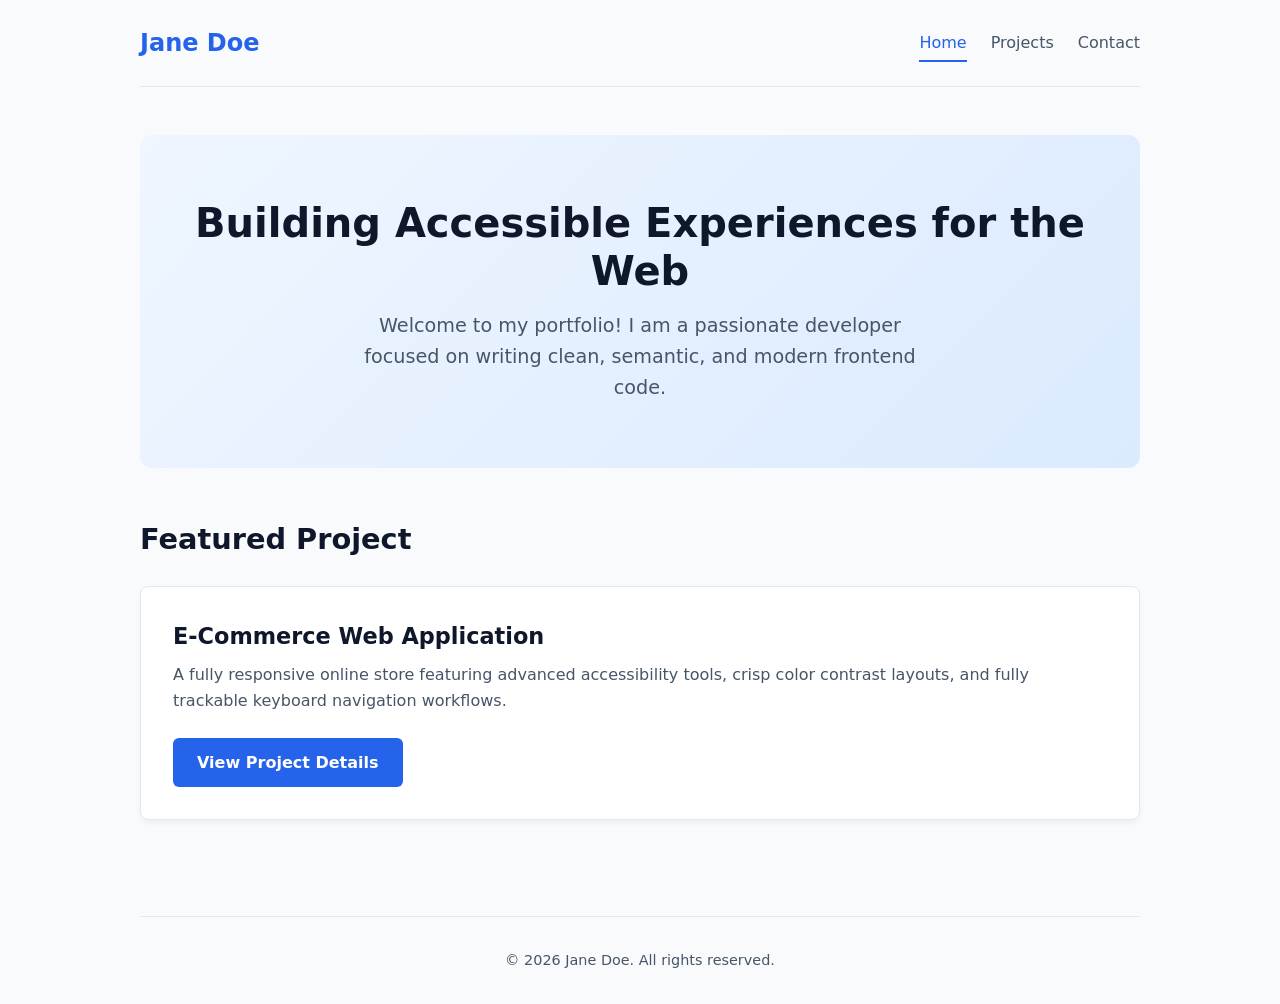
==== index.html @ c03a3398 "Update index.html" ====
<!DOCTYPE html>
<html lang="en">
<head>
    <meta charset="UTF-8">
    <meta name="viewport" content="width=device-width, initial-scale=1.0">
    <title>Jane Doe | Professional Portfolio</title>
    <meta name="description" content="Professional portfolio of Jane Doe, a frontend developer specializing in modern, accessible websites.">
    <meta name="robots" content="index, follow">
    <style>
        :root {
            --bg-main: #f8fafc;
            --bg-card: #ffffff;
            --text-dark: #0f172a;
            --text-muted: #475569;
            --primary: #2563eb;
            --primary-hover: #1d4ed8;
        }
        * { box-sizing: border-box; margin: 0; padding: 0; }
        body { font-family: system-ui, -apple-system, sans-serif; background-color: var(--bg-main); color: var(--text-dark); line-height: 1.6; padding: 0 1rem; }
        header { max-width: 1000px; margin: 0 auto; padding: 1.5rem 0; display: flex; justify-content: space-between; align-items: center; border-bottom: 1px solid #e2e8f0; }
        header h1 { font-size: 1.5rem; color: var(--primary); }
        nav ul { list-style: none; display: flex; gap: 1.5rem; }
        nav a { color: var(--text-muted); text-decoration: none; font-weight: 500; font-size: 1rem; padding: 0.5rem 0; transition: color 0.2s; }
        nav a:hover, nav a:focus { color: var(--primary); outline: none; }
        nav a[aria-current="page"] { color: var(--primary); border-bottom: 2px solid var(--primary); }
        main { max-width: 1000px; margin: 3rem auto; }
        .hero { text-align: center; padding: 4rem 1rem; background: linear-gradient(135deg, #eff6ff 0%, #dbeafe 100%); border-radius: 12px; margin-bottom: 3rem; }
        .hero h2 { font-size: 2.5rem; margin-bottom: 1rem; line-height: 1.2; }
        .hero p { font-size: 1.2rem; color: var(--text-muted); max-width: 600px; margin: 0 auto; }
        .section-title { font-size: 1.8rem; margin-bottom: 1.5rem; }
        article { background: var(--bg-card); border: 1px solid #e2e8f0; padding: 2rem; border-radius: 8px; box-shadow: 0 4px 6px -1px rgba(0,0,0,0.05); }
        article h3 { font-size: 1.4rem; margin-bottom: 0.5rem; }
        article p { color: var(--text-muted); margin-bottom: 1.5rem; }
        .btn { display: inline-block; background-color: var(--primary); color: white; padding: 0.75rem 1.5rem; text-decoration: none; font-weight: 600; border-radius: 6px; transition: background 0.2s; }
        .btn:hover, .btn:focus { background-color: var(--primary-hover); outline: 3px solid var(--text-dark); }
        footer { max-width: 1000px; margin: 6rem auto 2rem auto; text-align: center; color: var(--text-muted); font-size: 0.9rem; border-top: 1px solid #e2e8f0; padding-top: 2rem; }
    </style>
</head>
<body>
    <header>
        <h1>Jane Doe</h1>
        <nav aria-label="Main Website Navigation">
            <ul>
                <li><a href="index.html" aria-current="page">Home</a></li>
                <li><a href="projects.html">Projects</a></li>
                <li><a href="contact.html">Contact</a></li>
            </ul>

        </nav>
    </header>
    <main id="main-content">
        <section class="hero" aria-labelledby="hero-heading">
            <h2 id="hero-heading">Building Accessible Experiences for the Web</h2>
            <p>Welcome to my portfolio! I am a passionate developer focused on writing clean, semantic, and modern frontend code.</p>
        </section>
        <section aria-labelledby="featured-heading">
            <h2 id="featured-heading" class="section-title">Featured Project</h2>
            <article>
                <h3>E-Commerce Web Application</h3>
                <p>A fully responsive online store featuring advanced accessibility tools, crisp color contrast layouts, and fully trackable keyboard navigation workflows.</p>
                <a href="projects.html" class="btn" aria-label="View more details about the E-Commerce project">View Project Details</a>
            </article>
        </section>
    </main>
    <footer>
        <p>&copy; 2026 Jane Doe. All rights reserved.</p>
    </footer>
</body>
</html>
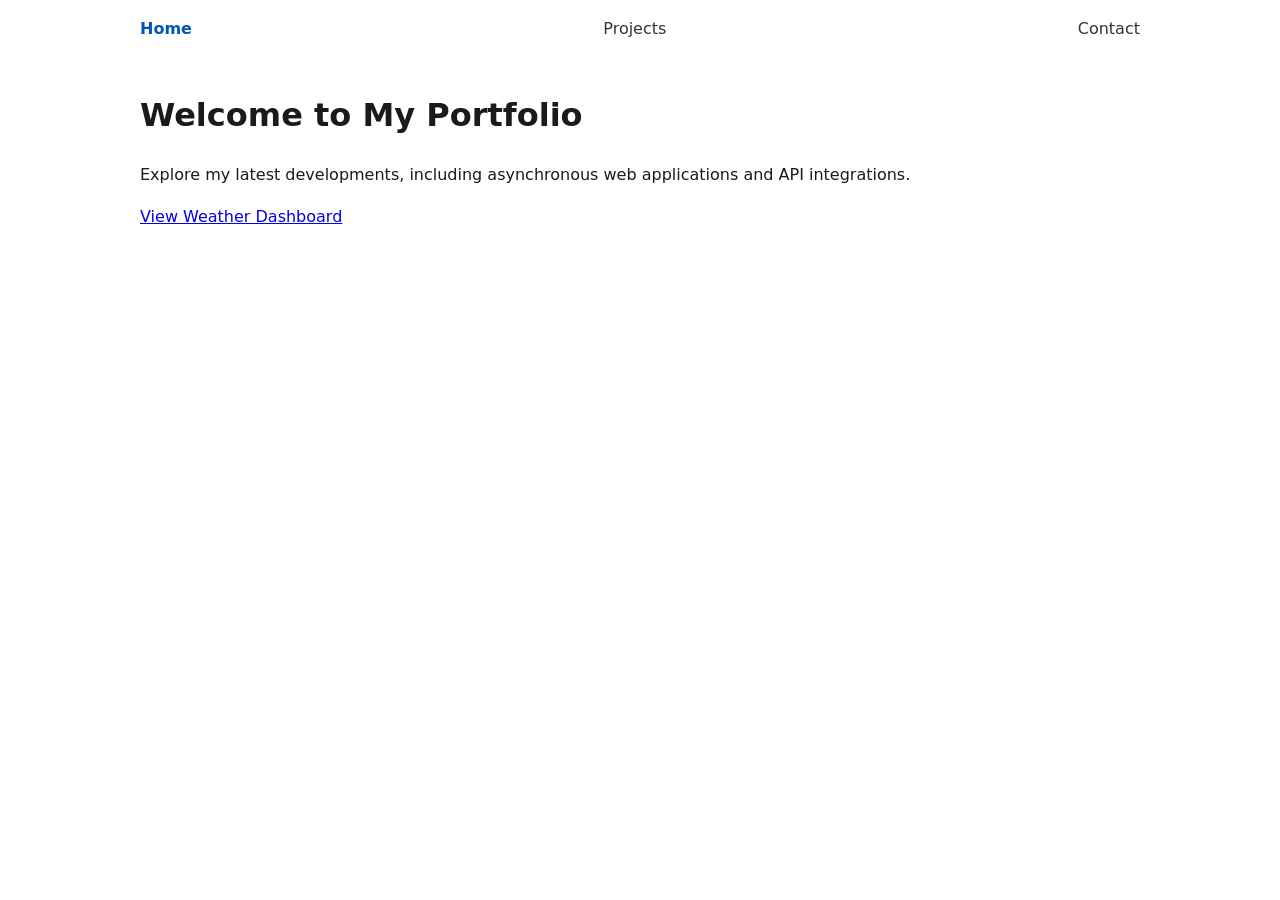
==== commit 6fd234da: "Update index.html" ====
--- a/index.html
+++ b/index.html
@@ -1,70 +1,21 @@
-
 <!DOCTYPE html>
 <html lang="en">
 <head>
     <meta charset="UTF-8">
     <meta name="viewport" content="width=device-width, initial-scale=1.0">
-    <title>Jane Doe | Professional Portfolio</title>
-    <meta name="description" content="Professional portfolio of Jane Doe, a frontend developer specializing in modern, accessible websites.">
-    <meta name="robots" content="index, follow">
-    <style>
-        :root {
-            --bg-main: #f8fafc;
-            --bg-card: #ffffff;
-            --text-dark: #0f172a;
-            --text-muted: #475569;
-            --primary: #2563eb;
-            --primary-hover: #1d4ed8;
-        }
-        * { box-sizing: border-box; margin: 0; padding: 0; }
-        body { font-family: system-ui, -apple-system, sans-serif; background-color: var(--bg-main); color: var(--text-dark); line-height: 1.6; padding: 0 1rem; }
-        header { max-width: 1000px; margin: 0 auto; padding: 1.5rem 0; display: flex; justify-content: space-between; align-items: center; border-bottom: 1px solid #e2e8f0; }
-        header h1 { font-size: 1.5rem; color: var(--primary); }
-        nav ul { list-style: none; display: flex; gap: 1.5rem; }
-        nav a { color: var(--text-muted); text-decoration: none; font-weight: 500; font-size: 1rem; padding: 0.5rem 0; transition: color 0.2s; }
-        nav a:hover, nav a:focus { color: var(--primary); outline: none; }
-        nav a[aria-current="page"] { color: var(--primary); border-bottom: 2px solid var(--primary); }
-        main { max-width: 1000px; margin: 3rem auto; }
-        .hero { text-align: center; padding: 4rem 1rem; background: linear-gradient(135deg, #eff6ff 0%, #dbeafe 100%); border-radius: 12px; margin-bottom: 3rem; }
-        .hero h2 { font-size: 2.5rem; margin-bottom: 1rem; line-height: 1.2; }
-        .hero p { font-size: 1.2rem; color: var(--text-muted); max-width: 600px; margin: 0 auto; }
-        .section-title { font-size: 1.8rem; margin-bottom: 1.5rem; }
-        article { background: var(--bg-card); border: 1px solid #e2e8f0; padding: 2rem; border-radius: 8px; box-shadow: 0 4px 6px -1px rgba(0,0,0,0.05); }
-        article h3 { font-size: 1.4rem; margin-bottom: 0.5rem; }
-        article p { color: var(--text-muted); margin-bottom: 1.5rem; }
-        .btn { display: inline-block; background-color: var(--primary); color: white; padding: 0.75rem 1.5rem; text-decoration: none; font-weight: 600; border-radius: 6px; transition: background 0.2s; }
-        .btn:hover, .btn:focus { background-color: var(--primary-hover); outline: 3px solid var(--text-dark); }
-        footer { max-width: 1000px; margin: 6rem auto 2rem auto; text-align: center; color: var(--text-muted); font-size: 0.9rem; border-top: 1px solid #e2e8f0; padding-top: 2rem; }
-    </style>
+    <title>Home - My Portfolio</title>
+    <link rel="stylesheet" href="style.css">
 </head>
 <body>
-    <header>
-        <h1>Jane Doe</h1>
-        <nav aria-label="Main Website Navigation">
-            <ul>
-                <li><a href="index.html" aria-current="page">Home</a></li>
-                <li><a href="projects.html">Projects</a></li>
-                <li><a href="contact.html">Contact</a></li>
-            </ul>
-
-        </nav>
-    </header>
-    <main id="main-content">
-        <section class="hero" aria-labelledby="hero-heading">
-            <h2 id="hero-heading">Building Accessible Experiences for the Web</h2>
-            <p>Welcome to my portfolio! I am a passionate developer focused on writing clean, semantic, and modern frontend code.</p>
-        </section>
-        <section aria-labelledby="featured-heading">
-            <h2 id="featured-heading" class="section-title">Featured Project</h2>
-            <article>
-                <h3>E-Commerce Web Application</h3>
-                <p>A fully responsive online store featuring advanced accessibility tools, crisp color contrast layouts, and fully trackable keyboard navigation workflows.</p>
-                <a href="projects.html" class="btn" aria-label="View more details about the E-Commerce project">View Project Details</a>
-            </article>
-        </section>
+    <nav class="navbar">
+        <a href="index.html" class="active">Home</a>
+        <a href="projects.html">Projects</a>
+        <a href="contact.html">Contact</a>
+    </nav>
+    <main class="main-container">
+        <h1>Welcome to My Portfolio</h1>
+        <p>Explore my latest developments, including asynchronous web applications and API integrations.</p>
+        <a href="projects.html" class="btn-primary">View Weather Dashboard</a>
     </main>
-    <footer>
-        <p>&copy; 2026 Jane Doe. All rights reserved.</p>
-    </footer>
 </body>
-</html>+</html>
--- a/style.css
+++ b/style.css
@@ -0,0 +1,179 @@
+body {
+    font-family: system-ui, -apple-system, sans-serif;
+    line-height: 1.6;
+    margin: 0;
+    padding: 0;
+    color: #1a1a1a;
+}
+header {
+    background-color: #f8f9fa;
+    border-bottom: 1px solid #e0e0e0;
+}
+nav {
+    display: flex;
+    justify-content: space-between;
+    align-items: center;
+    max-width: 1000px;
+    margin: 0 auto;
+    padding: 1rem;
+}
+nav ul {
+    list-style: none;
+    display: flex;
+    gap: 1.5rem;
+    margin: 0;
+    padding: 0;
+}
+nav a {
+    text-decoration: none;
+    color: #333;
+}
+nav a.active {
+    font-weight: bold;
+    color: #0056b3;
+}
+/* MANDATORY FOR TASK REQS: Visible keyboard focus styling framework */
+a:focus, button:focus, input:focus, textarea:focus {
+    outline: 3px solid #0056b3;
+    outline-offset: 4px;
+}
+.skip-link {
+    position: absolute;
+    top: -40px;
+    left: 0;
+    background: #0056b3;
+    color: white;
+    padding: 8px;
+    z-index: 100;
+}
+.skip-link:focus {
+    top: 0;
+}
+main {
+    max-width: 1000px;
+    margin: 2rem auto;
+    padding: 0 1rem;
+}
+footer {
+    text-align: center;
+    padding: 2rem;
+    margin-top: 4rem;
+    background-color: #f8f9fa;
+    border-top: 1px solid #e0e0e0;
+}
+
+/* --- Added Application Styles (Merged Seamlessly) --- */
+.todo-container {
+    max-width: 550px;
+    margin: 2rem auto;
+    background: #ffffff;
+    padding: 25px;
+    border-radius: 8px;
+    border: 1px solid #e0e0e0;
+}
+.brand-section {
+    margin-bottom: 1.5rem;
+}
+.brand-title {
+    font-size: 28px;
+    font-weight: 800;
+    color: #0056b3;
+}
+.brand-subtitle {
+    font-size: 11px;
+    text-transform: uppercase;
+    letter-spacing: 1px;
+    color: #666;
+    display: block;
+}
+.input-group {
+    display: flex;
+    gap: 10px;
+    margin-bottom: 20px;
+}
+.input-group input {
+    flex: 1;
+    padding: 10px;
+    border: 1px solid #ccc;
+    border-radius: 4px;
+    font-size: 16px;
+}
+.btn-add {
+    background-color: #0056b3;
+    color: white;
+    border: none;
+    padding: 10px 20px;
+    border-radius: 4px;
+    cursor: pointer;
+    font-weight: bold;
+}
+.filters {
+    display: flex;
+    gap: 8px;
+    margin-bottom: 20px;
+}
+.filter-btn {
+    background: #e0e0e0;
+    color: #333;
+    border: none;
+    padding: 6px 14px;
+    border-radius: 4px;
+    cursor: pointer;
+    font-size: 14px;
+    font-weight: 500;
+}
+.filter-btn.active {
+    background: #1a1a1a;
+    color: white;
+}
+.todo-list {
+    list-style: none;
+    padding: 0;
+    margin: 0;
+}
+.todo-item {
+    display: flex;
+    justify-content: space-between;
+    align-items: center;
+    padding: 12px;
+    background: #f8f9fa;
+    margin-bottom: 8px;
+    border-radius: 4px;
+    border: 1px solid #e0e0e0;
+    border-left: 5px solid #0056b3;
+}
+.todo-item.completed {
+    border-left-color: #28a745;
+    opacity: 0.7;
+}
+.todo-item.completed span {
+    text-decoration: line-through;
+    color: #666;
+}
+.todo-content {
+    display: flex;
+    align-items: center;
+    gap: 12px;
+}
+.actions {
+    display: flex;
+    gap: 6px;
+}
+.btn-edit {
+    background: #ffc107;
+    color: #000;
+    border: none;
+    padding: 6px 12px;
+    border-radius: 4px;
+    cursor: pointer;
+    font-weight: 600;
+}
+.btn-delete {
+    background: #dc3545;
+    color: white;
+    border: none;
+    padding: 6px 12px;
+    border-radius: 4px;
+    cursor: pointer;
+    font-weight: 600;
+}
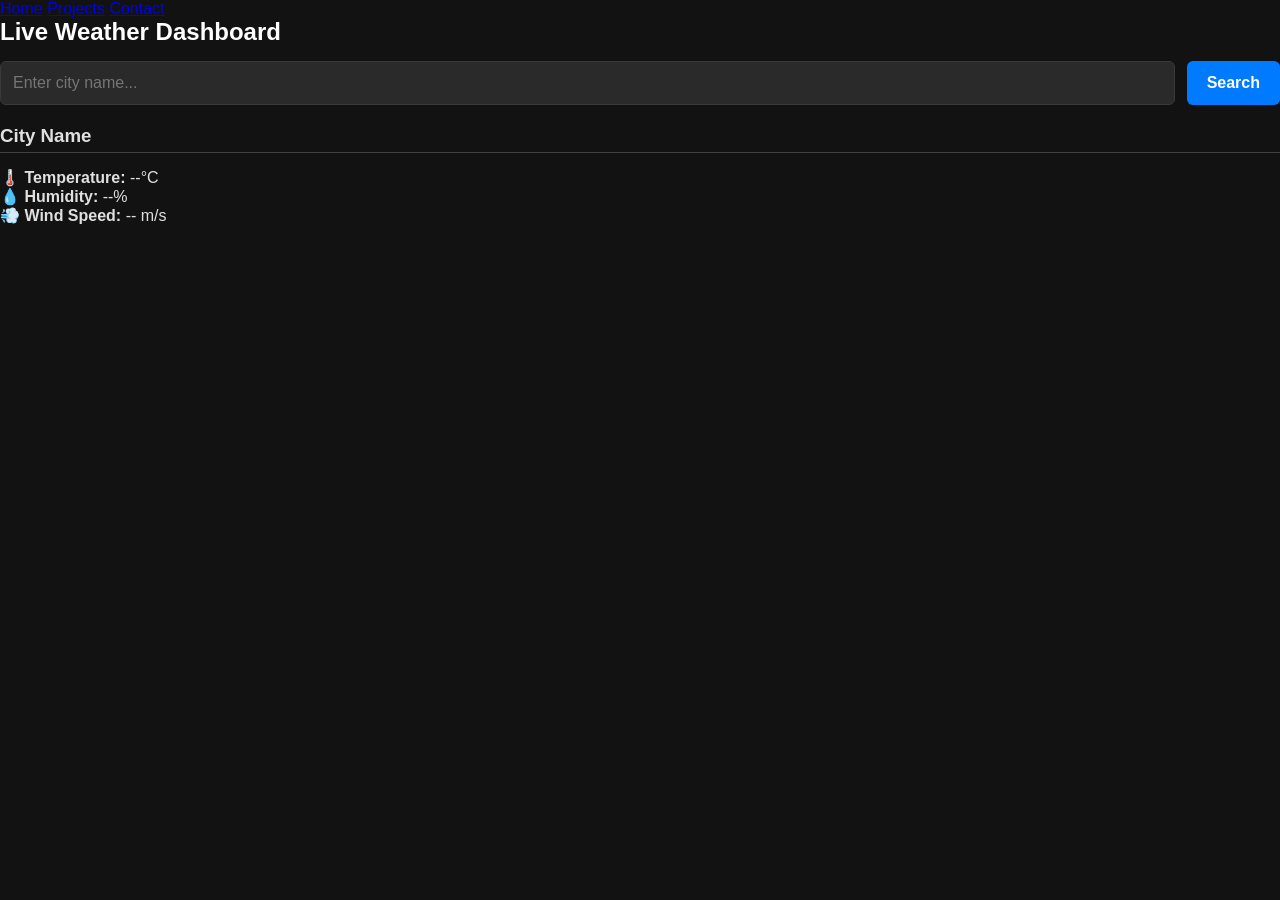
==== commit d3ad0600: "Update index.html" ====
--- a/index.html
+++ b/index.html
@@ -3,19 +3,39 @@
 <head>
     <meta charset="UTF-8">
     <meta name="viewport" content="width=device-width, initial-scale=1.0">
-    <title>Home - My Portfolio</title>
+    <title>My Portfolio & Weather Dashboard</title>
+    <!-- Link to your existing style sheet -->
     <link rel="stylesheet" href="style.css">
 </head>
 <body>
-    <nav class="navbar">
-        <a href="index.html" class="active">Home</a>
+
+    <!-- Your existing navigation bar can go here -->
+    <nav>
+        <a href="index.html">Home</a>
         <a href="projects.html">Projects</a>
         <a href="contact.html">Contact</a>
     </nav>
-    <main class="main-container">
-        <h1>Welcome to My Portfolio</h1>
-        <p>Explore my latest developments, including asynchronous web applications and API integrations.</p>
-        <a href="projects.html" class="btn-primary">View Weather Dashboard</a>
+
+    <!-- Weather Dashboard Section Component -->
+    <main class="weather-container">
+        <h2>Live Weather Dashboard</h2>
+        
+        <div class="search-box">
+            <input type="text" id="city-input" placeholder="Enter city name..." autocomplete="off">
+            <button id="search-btn">Search</button>
+        </div>
+
+        <div id="error-display" class="error-message"></div>
+
+        <div id="weather-display" class="weather-info">
+            <h3 id="city-name">City Name</h3>
+            <div class="metric">🌡️ <strong>Temperature:</strong> <span id="temp">--</span>°C</div>
+            <div class="metric">💧 <strong>Humidity:</strong> <span id="humidity">--</span>%</div>
+            <div class="metric">💨 <strong>Wind Speed:</strong> <span id="wind">--</span> m/s</div>
+        </div>
     </main>
+
+    <!-- Link to your interactive JS script -->
+    <script src="app.js"></script>
 </body>
 </html>
--- a/style.css
+++ b/style.css
@@ -1,179 +1,136 @@
-body {
-    font-family: system-ui, -apple-system, sans-serif;
-    line-height: 1.6;
+* {
+    box-sizing: border-box;
     margin: 0;
     padding: 0;
-    color: #1a1a1a;
+    font-family: 'Segoe UI', Tahoma, Geneva, Verdana, sans-serif;
 }
-header {
-    background-color: #f8f9fa;
-    border-bottom: 1px solid #e0e0e0;
+
+body {
+    background-color: #121212;
+    color: #e0e0e0;
+    min-height: 100vh;
 }
-nav {
+
+/* Navigation Menu */
+.navbar {
+    background-color: #1e1e1e;
+    display: flex;
+    justify-content: center;
+    padding: 15px;
+    border-bottom: 1px solid #2d2d2d;
+    gap: 20px;
+}
+
+.navbar a {
+    color: #aaaaaa;
+    text-decoration: none;
+    font-weight: 600;
+    padding: 6px 12px;
+    transition: color 0.2s;
+}
+
+.navbar a:hover, .navbar a.active {
+    color: #007bff;
+}
+
+/* Page Layout Containers */
+.main-container {
+    max-width: 500px;
+    margin: 50px auto;
+    padding: 20px;
+    text-align: center;
+}
+
+h1, h2 {
+    margin-bottom: 15px;
+    color: #ffffff;
+}
+
+p {
+    color: #aaaaaa;
+    margin-bottom: 25px;
+    line-height: 1.5;
+}
+
+.subtitle {
+    margin-bottom: 15px;
+}
+
+/* Functional Input Elements */
+.search-box, .contact-form {
+    display: flex;
+    flex-direction: column;
+    gap: 12px;
+    margin-bottom: 20px;
+}
+
+.search-box {
+    flex-direction: row;
+}
+
+input, textarea {
+    flex: 1;
+    padding: 12px;
+    background-color: #2a2a2a;
+    border: 1px solid #3a3a3a;
+    border-radius: 6px;
+    color: #ffffff;
+    font-size: 16px;
+    outline: none;
+}
+
+input:focus, textarea:focus {
+    border-color: #007bff;
+}
+
+button, .btn-primary {
+    display: inline-block;
+    padding: 12px 20px;
+    background-color: #007bff;
+    color: white;
+    text-decoration: none;
+    border: none;
+    border-radius: 6px;
+    cursor: pointer;
+    font-size: 16px;
+    font-weight: 600;
+}
+
+button:hover, .btn-primary:hover {
+    background-color: #0056b3;
+}
+
+/* Component Output Cards */
+.weather-card {
+    background: linear-gradient(135deg, #1e3c72 0%, #2a5298 100%);
+    padding: 20px;
+    border-radius: 8px;
+    color: white;
+    text-align: left;
+    margin-top: 15px;
+}
+
+#city-name {
+    margin-bottom: 15px;
+    border-bottom: 1px solid rgba(255, 255, 255, 0.2);
+    padding-bottom: 5px;
+}
+
+.metric-row {
     display: flex;
     justify-content: space-between;
-    align-items: center;
-    max-width: 1000px;
-    margin: 0 auto;
-    padding: 1rem;
-}
-nav ul {
-    list-style: none;
-    display: flex;
-    gap: 1.5rem;
-    margin: 0;
-    padding: 0;
-}
-nav a {
-    text-decoration: none;
-    color: #333;
-}
-nav a.active {
-    font-weight: bold;
-    color: #0056b3;
-}
-/* MANDATORY FOR TASK REQS: Visible keyboard focus styling framework */
-a:focus, button:focus, input:focus, textarea:focus {
-    outline: 3px solid #0056b3;
-    outline-offset: 4px;
-}
-.skip-link {
-    position: absolute;
-    top: -40px;
-    left: 0;
-    background: #0056b3;
-    color: white;
-    padding: 8px;
-    z-index: 100;
-}
-.skip-link:focus {
-    top: 0;
-}
-main {
-    max-width: 1000px;
-    margin: 2rem auto;
-    padding: 0 1rem;
-}
-footer {
-    text-align: center;
-    padding: 2rem;
-    margin-top: 4rem;
-    background-color: #f8f9fa;
-    border-top: 1px solid #e0e0e0;
+    margin: 10px 0;
 }
 
-/* --- Added Application Styles (Merged Seamlessly) --- */
-.todo-container {
-    max-width: 550px;
-    margin: 2rem auto;
-    background: #ffffff;
-    padding: 25px;
-    border-radius: 8px;
-    border: 1px solid #e0e0e0;
+.error-card {
+    background-color: #2c1517;
+    color: #ea868f;
+    border: 1px solid #842029;
+    padding: 12px;
+    border-radius: 6px;
+    font-size: 14px;
 }
-.brand-section {
-    margin-bottom: 1.5rem;
+
+.hidden {
+    display: none !important;
 }
-.brand-title {
-    font-size: 28px;
-    font-weight: 800;
-    color: #0056b3;
-}
-.brand-subtitle {
-    font-size: 11px;
-    text-transform: uppercase;
-    letter-spacing: 1px;
-    color: #666;
-    display: block;
-}
-.input-group {
-    display: flex;
-    gap: 10px;
-    margin-bottom: 20px;
-}
-.input-group input {
-    flex: 1;
-    padding: 10px;
-    border: 1px solid #ccc;
-    border-radius: 4px;
-    font-size: 16px;
-}
-.btn-add {
-    background-color: #0056b3;
-    color: white;
-    border: none;
-    padding: 10px 20px;
-    border-radius: 4px;
-    cursor: pointer;
-    font-weight: bold;
-}
-.filters {
-    display: flex;
-    gap: 8px;
-    margin-bottom: 20px;
-}
-.filter-btn {
-    background: #e0e0e0;
-    color: #333;
-    border: none;
-    padding: 6px 14px;
-    border-radius: 4px;
-    cursor: pointer;
-    font-size: 14px;
-    font-weight: 500;
-}
-.filter-btn.active {
-    background: #1a1a1a;
-    color: white;
-}
-.todo-list {
-    list-style: none;
-    padding: 0;
-    margin: 0;
-}
-.todo-item {
-    display: flex;
-    justify-content: space-between;
-    align-items: center;
-    padding: 12px;
-    background: #f8f9fa;
-    margin-bottom: 8px;
-    border-radius: 4px;
-    border: 1px solid #e0e0e0;
-    border-left: 5px solid #0056b3;
-}
-.todo-item.completed {
-    border-left-color: #28a745;
-    opacity: 0.7;
-}
-.todo-item.completed span {
-    text-decoration: line-through;
-    color: #666;
-}
-.todo-content {
-    display: flex;
-    align-items: center;
-    gap: 12px;
-}
-.actions {
-    display: flex;
-    gap: 6px;
-}
-.btn-edit {
-    background: #ffc107;
-    color: #000;
-    border: none;
-    padding: 6px 12px;
-    border-radius: 4px;
-    cursor: pointer;
-    font-weight: 600;
-}
-.btn-delete {
-    background: #dc3545;
-    color: white;
-    border: none;
-    padding: 6px 12px;
-    border-radius: 4px;
-    cursor: pointer;
-    font-weight: 600;
-}
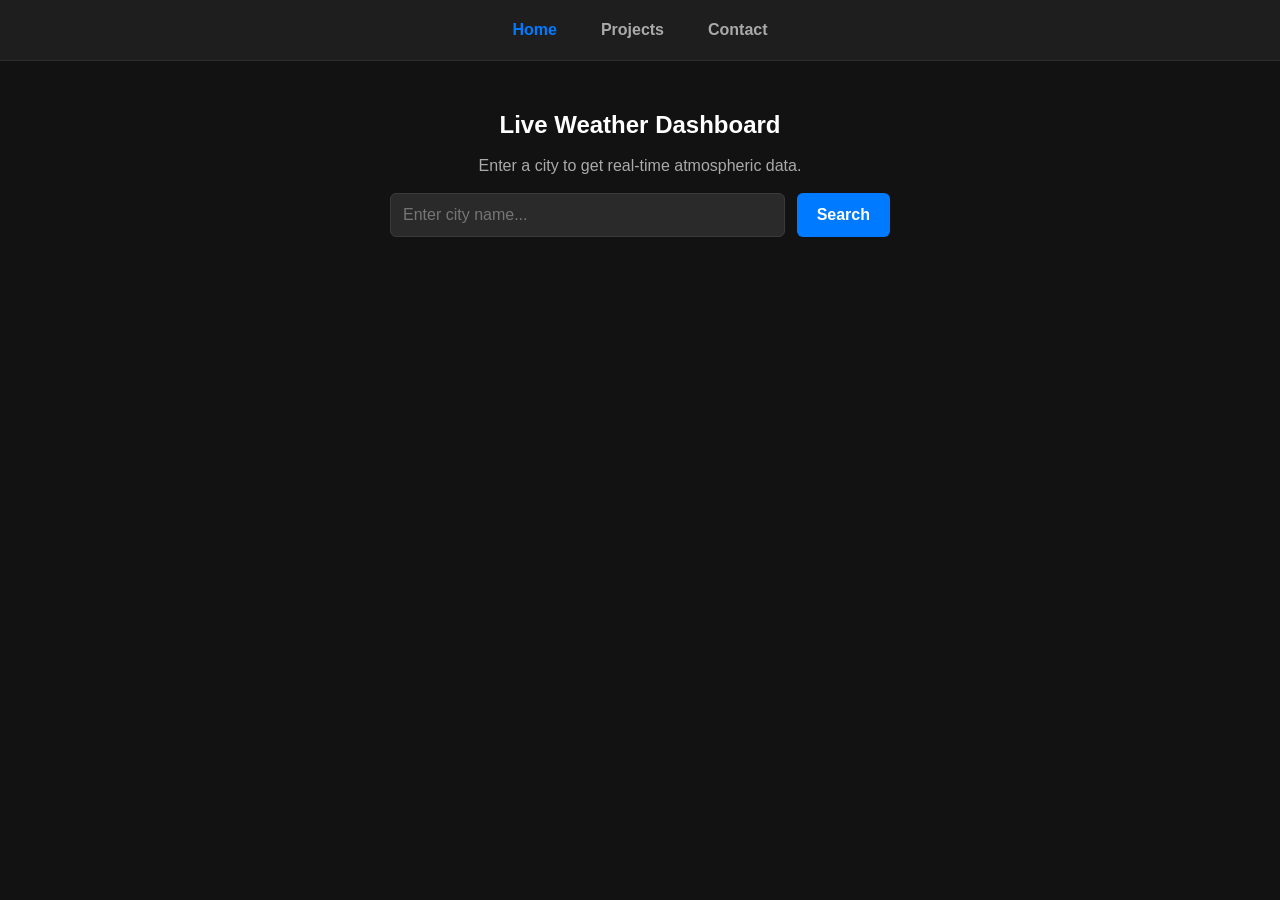
==== commit 005be55c: "Update index.html" ====
--- a/index.html
+++ b/index.html
@@ -3,39 +3,40 @@
 <head>
     <meta charset="UTF-8">
     <meta name="viewport" content="width=device-width, initial-scale=1.0">
-    <title>My Portfolio & Weather Dashboard</title>
-    <!-- Link to your existing style sheet -->
+    <title>Dashboard</title>
     <link rel="stylesheet" href="style.css">
 </head>
 <body>
 
-    <!-- Your existing navigation bar can go here -->
-    <nav>
-        <a href="index.html">Home</a>
+    <!-- Unified Navbar Component -->
+    <nav class="navbar">
+        <a href="index.html" class="active">Home</a>
         <a href="projects.html">Projects</a>
         <a href="contact.html">Contact</a>
     </nav>
 
-    <!-- Weather Dashboard Section Component -->
-    <main class="weather-container">
+    <!-- Content Block -->
+    <main class="main-container">
         <h2>Live Weather Dashboard</h2>
+        <p class="subtitle">Enter a city to get real-time atmospheric data.</p>
         
         <div class="search-box">
             <input type="text" id="city-input" placeholder="Enter city name..." autocomplete="off">
             <button id="search-btn">Search</button>
         </div>
 
-        <div id="error-display" class="error-message"></div>
+        <!-- Displays error alerts safely inside your dark card -->
+        <div id="error-display" class="error-card hidden"></div>
 
-        <div id="weather-display" class="weather-info">
+        <!-- Weather output dashboard wrapper -->
+        <div id="weather-display" class="weather-card hidden">
             <h3 id="city-name">City Name</h3>
-            <div class="metric">🌡️ <strong>Temperature:</strong> <span id="temp">--</span>°C</div>
-            <div class="metric">💧 <strong>Humidity:</strong> <span id="humidity">--</span>%</div>
-            <div class="metric">💨 <strong>Wind Speed:</strong> <span id="wind">--</span> m/s</div>
+            <div class="metric-row"><span>🌡️ Temperature:</span> <span id="temp">--</span>°C</div>
+            <div class="metric-row"><span>💧 Humidity:</span> <span id="humidity">--</span>%</div>
+            <div class="metric-row"><span>💨 Wind Speed:</span> <span id="wind">--</span> m/s</div>
         </div>
     </main>
 
-    <!-- Link to your interactive JS script -->
     <script src="app.js"></script>
 </body>
 </html>
--- a/style.css
+++ b/style.css
@@ -1,3 +1,4 @@
+/* Universal Styles & Base Reset */
 * {
     box-sizing: border-box;
     margin: 0;
@@ -35,9 +36,9 @@
 
 /* Page Layout Containers */
 .main-container {
-    max-width: 500px;
+    max-width: 900px; /* Increased to give your projects grid breathing room */
     margin: 50px auto;
-    padding: 20px;
+    padding: 0 20px;
     text-align: center;
 }
 
@@ -61,7 +62,8 @@
     display: flex;
     flex-direction: column;
     gap: 12px;
-    margin-bottom: 20px;
+    margin: 0 auto 20px auto;
+    max-width: 500px; /* Keeps forms neat and centered */
 }
 
 .search-box {
@@ -94,20 +96,23 @@
     cursor: pointer;
     font-size: 16px;
     font-weight: 600;
+    transition: background 0.2s;
 }
 
 button:hover, .btn-primary:hover {
     background-color: #0056b3;
 }
 
-/* Component Output Cards */
+/* Component Output Cards (Weather Module) */
 .weather-card {
     background: linear-gradient(135deg, #1e3c72 0%, #2a5298 100%);
     padding: 20px;
     border-radius: 8px;
     color: white;
     text-align: left;
-    margin-top: 15px;
+    margin: 15px auto 0 auto;
+    max-width: 500px;
+    box-shadow: 0 4px 15px rgba(0, 0, 0, 0.3);
 }
 
 #city-name {
@@ -120,6 +125,7 @@
     display: flex;
     justify-content: space-between;
     margin: 10px 0;
+    font-size: 16px;
 }
 
 .error-card {
@@ -129,8 +135,64 @@
     padding: 12px;
     border-radius: 6px;
     font-size: 14px;
+    max-width: 500px;
+    margin: 15px auto 0 auto;
 }
 
+/* Projects Card Grid (Dark Theme Adaptive Layout) */
+.projects-grid {
+    display: grid;
+    grid-template-columns: repeat(auto-fit, minmax(260px, 1fr));
+    gap: 20px;
+    margin-top: 30px;
+    text-align: left;
+}
+
+.project-card {
+    background-color: #1e1e1e;
+    padding: 25px;
+    border-radius: 8px;
+    border: 1px solid #2d2d2d;
+    transition: transform 0.2s, box-shadow 0.2s;
+}
+
+.project-card:hover {
+    transform: translateY(-5px);
+    box-shadow: 0 8px 20px rgba(0, 0, 0, 0.5);
+    border-color: #3a3a3a;
+}
+
+.project-icon {
+    font-size: 32px;
+    margin-bottom: 12px;
+}
+
+.project-card h3 {
+    margin-bottom: 8px;
+    color: #ffffff;
+}
+
+.project-card p {
+    font-size: 14px;
+    margin-bottom: 20px;
+}
+
+.project-link {
+    color: #007bff;
+    text-decoration: none;
+    font-weight: 600;
+}
+
+.project-link:hover {
+    text-decoration: underline;
+}
+
+.coming-soon {
+    color: #666666;
+    font-style: italic;
+}
+
+/* Visibility State Rules */
 .hidden {
     display: none !important;
 }
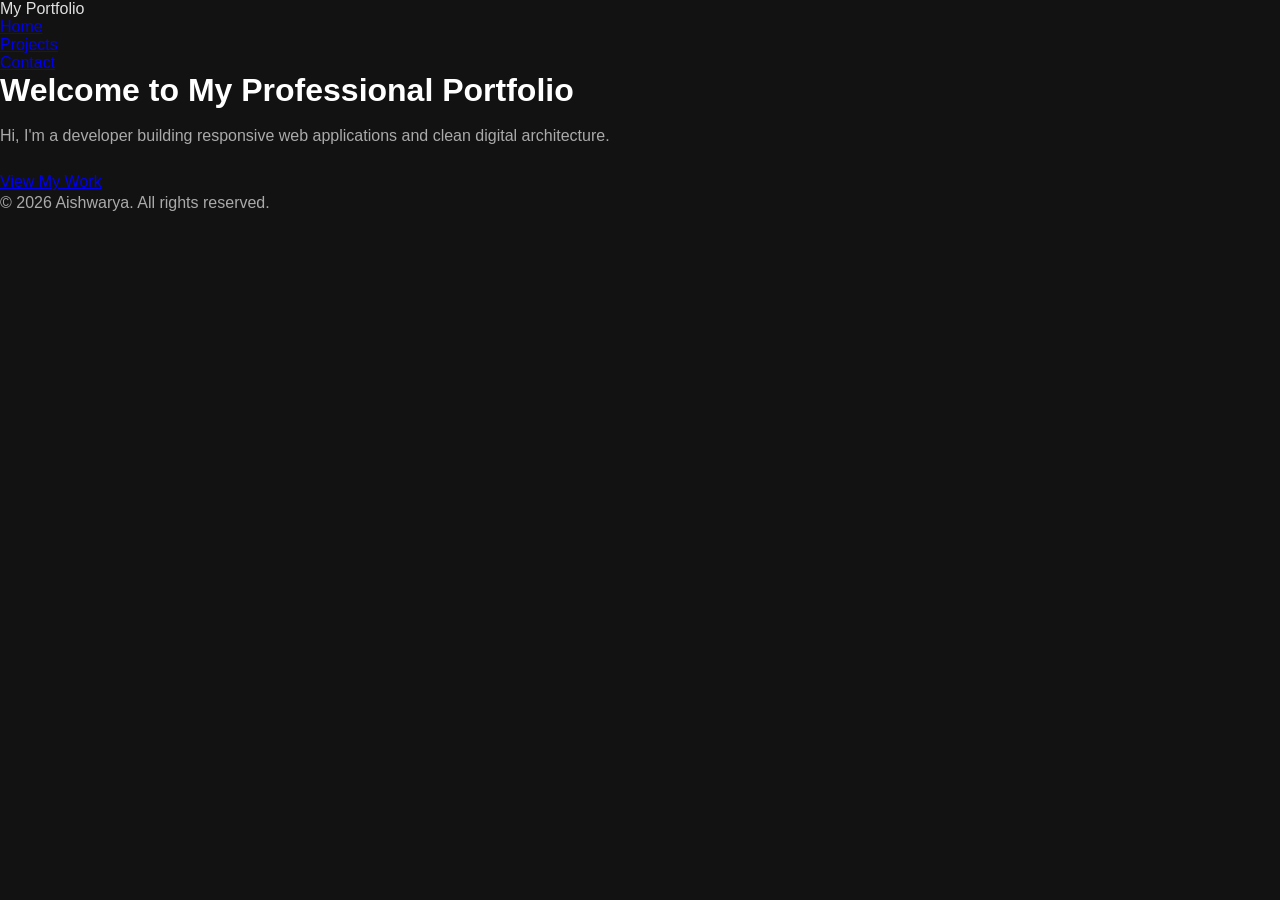
==== commit 48348a5e: "Update index.html" ====
--- a/index.html
+++ b/index.html
@@ -3,37 +3,36 @@
 <head>
     <meta charset="UTF-8">
     <meta name="viewport" content="width=device-width, initial-scale=1.0">
-    <title>Dashboard</title>
+    <title>My Portfolio | Home</title>
+    <!-- Link to external stylesheet -->
     <link rel="stylesheet" href="style.css">
 </head>
 <body>
+    <header>
+        <nav>
+            <div class="logo">My Portfolio</div>
+            <ul class="nav-links">
+                <li><a href="index.html" class="active">Home</a></li>
+                <li><a href="projects.html">Projects</a></li>
+                <li><a href="contact.html">Contact</a></li>
+            </ul>
+        </nav>
+    </header>
 
-    <!-- Unified Navbar Component -->
-    <nav class="navbar">
-        <a href="index.html" class="active">Home</a>
-        <a href="projects.html">Projects</a>
-        <a href="contact.html">Contact</a>
-    </nav>
+    <main class="hero-section">
+        <h1>Welcome to My Professional Portfolio</h1>
+        <p>Hi, I'm a developer building responsive web applications and clean digital architecture.</p>
+        <a href="projects.html" class="btn">View My Work</a>
+    </main>
 
-    <!-- Content Block -->
-    <main class="main-container">
-        <h2>Live Weather Dashboard</h2>
-        <p class="subtitle">Enter a city to get real-time atmospheric data.</p>
-        
-        <div class="search-box">
-            <input type="text" id="city-input" placeholder="Enter city name..." autocomplete="off">
-            <button id="search-btn">Search</button>
-        </div>
+    <footer>
+        <p>&copy; 2026 Aishwarya. All rights reserved.</p>
+    </footer>
 
-        <!-- Displays error alerts safely inside your dark card -->
-        <div id="error-display" class="error-card hidden"></div>
-
-        <!-- Weather output dashboard wrapper -->
-        <div id="weather-display" class="weather-card hidden">
-            <h3 id="city-name">City Name</h3>
-            <div class="metric-row"><span>🌡️ Temperature:</span> <span id="temp">--</span>°C</div>
-            <div class="metric-row"><span>💧 Humidity:</span> <span id="humidity">--</span>%</div>
-            <div class="metric-row"><span>💨 Wind Speed:</span> <span id="wind">--</span> m/s</div>
+    <!-- Link to external JavaScript -->
+    <script src="app.js"></script>
+</body>
+</html>
         </div>
     </main>
 
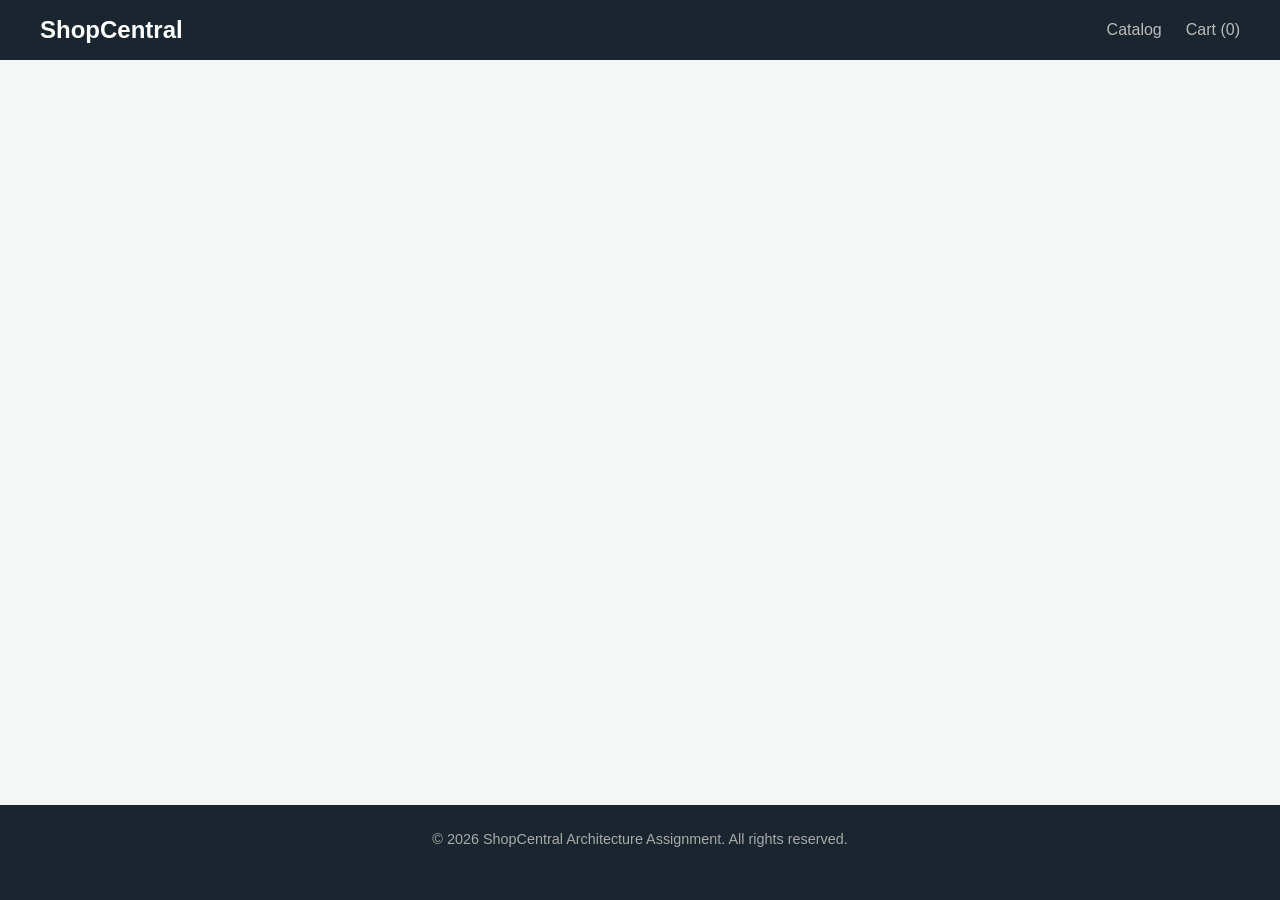
==== commit 34751382: "Update index.html" ====
--- a/index.html
+++ b/index.html
@@ -3,37 +3,31 @@
 <head>
     <meta charset="UTF-8">
     <meta name="viewport" content="width=device-width, initial-scale=1.0">
-    <title>My Portfolio | Home</title>
-    <!-- Link to external stylesheet -->
+    <title>E-Commerce Hub | Capstone Project</title>
     <link rel="stylesheet" href="style.css">
 </head>
 <body>
     <header>
         <nav>
-            <div class="logo">My Portfolio</div>
+            <div class="logo">ShopCentral</div>
             <ul class="nav-links">
-                <li><a href="index.html" class="active">Home</a></li>
-                <li><a href="projects.html">Projects</a></li>
-                <li><a href="contact.html">Contact</a></li>
+                <!-- Data-link attributes trigger the client-side router -->
+                <li><a href="/" data-link>Catalog</a></li>
+                <li><a href="/cart" data-link>Cart (<span id="cart-count">0</span>)</a></li>
             </ul>
         </nav>
     </header>
 
-    <main class="hero-section">
-        <h1>Welcome to My Professional Portfolio</h1>
-        <p>Hi, I'm a developer building responsive web applications and clean digital architecture.</p>
-        <a href="projects.html" class="btn">View My Work</a>
-    </main>
+    <!-- Content from modular views injects right here -->
+    <main id="app"></main>
 
     <footer>
-        <p>&copy; 2026 Aishwarya. All rights reserved.</p>
+        <p>&copy; 2026 ShopCentral Architecture Assignment. All rights reserved.</p>
     </footer>
 
-    <!-- Link to external JavaScript -->
-    <script src="app.js"></script>
+    <script src="app.js" type="module"></script>
 </body>
 </html>
-        </div>
     </main>
 
     <script src="app.js"></script>
--- a/style.css
+++ b/style.css
@@ -1,39 +1,175 @@
-/* Universal Styles & Base Reset */
+/* Base Styles & Reset */
 * {
-    box-sizing: border-box;
     margin: 0;
     padding: 0;
+    box-sizing: border-box;
     font-family: 'Segoe UI', Tahoma, Geneva, Verdana, sans-serif;
 }
 
 body {
-    background-color: #121212;
-    color: #e0e0e0;
+    background-color: #f4f7f6;
+    color: #333;
+    display: flex;
+    flex-direction: column;
     min-height: 100vh;
 }
 
-/* Navigation Menu */
-.navbar {
-    background-color: #1e1e1e;
-    display: flex;
+/* Header & Navigation Bar */
+header {
+    background-color: #1a252f;
+    padding: 1rem 2rem;
+}
+
+nav {
+    display: flex;
+    justify-content: space-between;
+    align-items: center;
+    max-width: 1200px;
+    margin: 0 auto;
+}
+
+.logo {
+    color: #fff;
+    font-size: 1.5rem;
+    font-weight: bold;
+}
+
+.nav-links {
+    list-style: none;
+    display: flex;
+    gap: 1.5rem;
+}
+
+.nav-links a {
+    color: #bbb;
+    text-decoration: none;
+    font-weight: 500;
+    transition: color 0.3s;
+}
+
+.nav-links a:hover, .nav-links a.active {
+    color: #fff;
+}
+
+/* Page Layout Wrapper */
+main {
+    flex: 1;
+    max-width: 1200px;
+    margin: 0 auto;
+    padding: 3rem 2rem;
+    width: 100%;
+}
+
+/* Hero Section (Home) */
+.hero-section {
+    display: flex;
+    flex-direction: column;
     justify-content: center;
-    padding: 15px;
-    border-bottom: 1px solid #2d2d2d;
-    gap: 20px;
-}
-
-.navbar a {
-    color: #aaaaaa;
+    align-items: center;
+    text-align: center;
+    background: linear-gradient(135deg, #2c3e50, #34495e);
+    color: white;
+    border-radius: 8px;
+    margin-top: 2rem;
+    padding: 5rem 2rem;
+}
+
+.hero-section h1 {
+    font-size: 2.5rem;
+    margin-bottom: 1rem;
+}
+
+.hero-section p {
+    font-size: 1.2rem;
+    margin-bottom: 2rem;
+    opacity: 0.9;
+}
+
+/* Buttons */
+.btn {
+    display: inline-block;
+    background-color: #3498db;
+    color: white;
+    padding: 0.75rem 1.5rem;
     text-decoration: none;
+    border-radius: 4px;
+    border: none;
+    cursor: pointer;
     font-weight: 600;
-    padding: 6px 12px;
-    transition: color 0.2s;
-}
-
-.navbar a:hover, .navbar a.active {
-    color: #007bff;
-}
-
+    transition: background 0.3s;
+}
+
+.btn:hover {
+    background-color: #2980b9;
+}
+
+/* Projects Layout */
+.projects-grid {
+    display: grid;
+    grid-template-columns: repeat(auto-fit, minmax(300px, 1fr));
+    gap: 2rem;
+    margin-top: 2rem;
+}
+
+.project-card {
+    background: white;
+    padding: 1.5rem;
+    border-radius: 6px;
+    box-shadow: 0 4px 6px rgba(0,0,0,0.05);
+}
+
+.project-card h3 {
+    margin-bottom: 0.5rem;
+    color: #2c3e50;
+}
+
+.tech-tag {
+    display: inline-block;
+    background: #e1f5fe;
+    color: #0288d1;
+    font-size: 0.8rem;
+    padding: 0.2rem 0.5rem;
+    border-radius: 4px;
+    margin-top: 1rem;
+    margin-right: 0.5rem;
+}
+
+/* Forms (Contact Page) */
+.contact-form {
+    background: white;
+    max-width: 600px;
+    margin: 2rem auto 0 auto;
+    padding: 2rem;
+    border-radius: 6px;
+    box-shadow: 0 4px 6px rgba(0,0,0,0.05);
+}
+
+.form-group {
+    margin-bottom: 1.25rem;
+}
+
+.form-group label {
+    display: block;
+    margin-bottom: 0.5rem;
+    font-weight: 500;
+}
+
+.form-group input, .form-group textarea {
+    width: 100%;
+    padding: 0.75rem;
+    border: 1px solid #ccc;
+    border-radius: 4px;
+}
+
+/* Footer */
+footer {
+    background-color: #1a252f;
+    color: #888;
+    text-align: center;
+    padding: 1.5rem;
+    font-size: 0.9rem;
+    margin-top: auto;
+}
 /* Page Layout Containers */
 .main-container {
     max-width: 900px; /* Increased to give your projects grid breathing room */
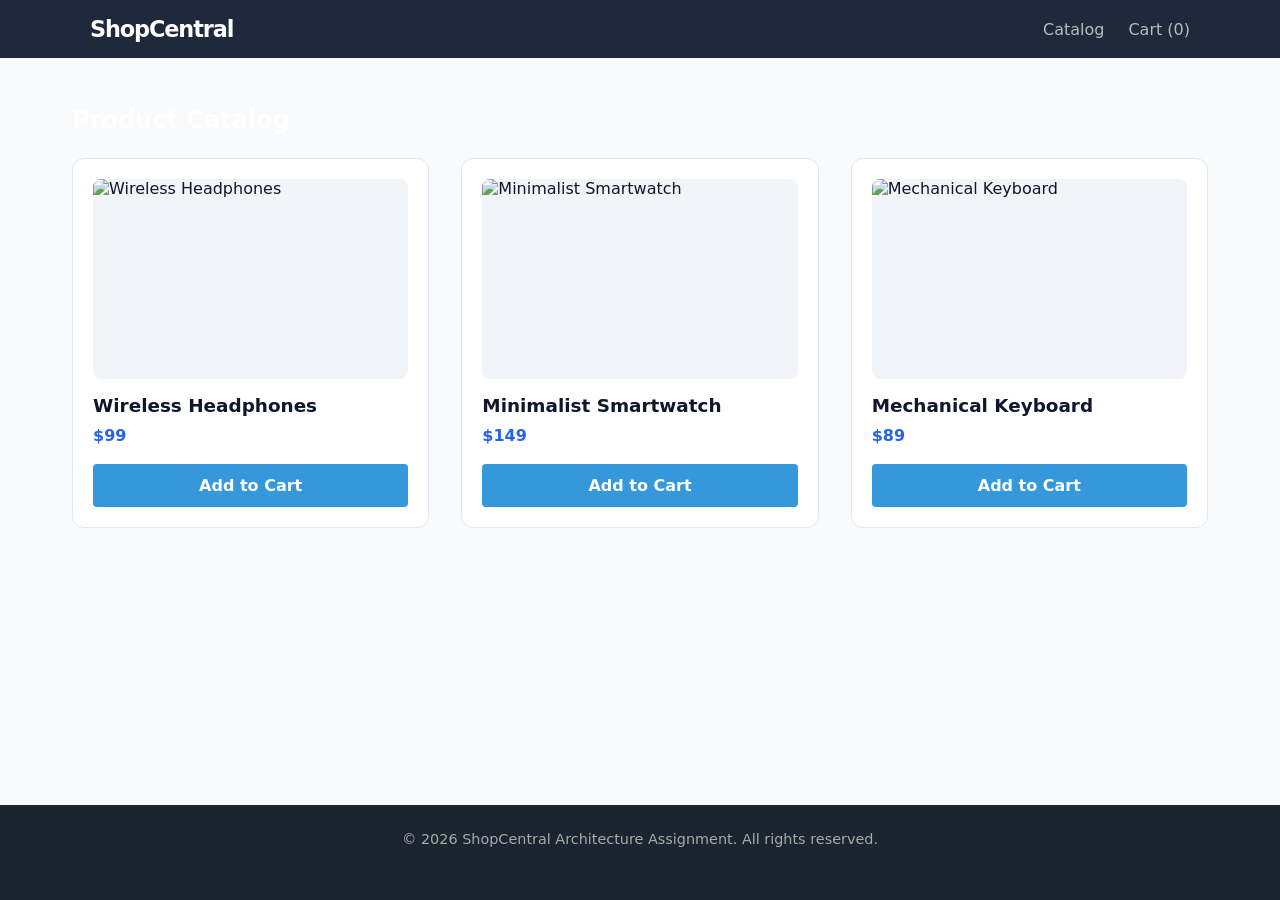
==== commit 0bccdd4f: "Update index.html" ====
--- a/index.html
+++ b/index.html
@@ -11,14 +11,12 @@
         <nav>
             <div class="logo">ShopCentral</div>
             <ul class="nav-links">
-                <!-- Data-link attributes trigger the client-side router -->
                 <li><a href="/" data-link>Catalog</a></li>
                 <li><a href="/cart" data-link>Cart (<span id="cart-count">0</span>)</a></li>
             </ul>
         </nav>
     </header>
 
-    <!-- Content from modular views injects right here -->
     <main id="app"></main>
 
     <footer>
@@ -28,8 +26,3 @@
     <script src="app.js" type="module"></script>
 </body>
 </html>
-    </main>
-
-    <script src="app.js"></script>
-</body>
-</html>
--- a/style.css
+++ b/style.css
@@ -1,39 +1,135 @@
-/* Base Styles & Reset */
 * {
     margin: 0;
     padding: 0;
     box-sizing: border-box;
-    font-family: 'Segoe UI', Tahoma, Geneva, Verdana, sans-serif;
+    font-family: system-ui, -apple-system, BlinkMacSystemFont, 'Segoe UI', Roboto, sans-serif;
 }
 
 body {
-    background-color: #f4f7f6;
-    color: #333;
+    background-color: #f8fafc;
+    color: #0f172a;
     display: flex;
     flex-direction: column;
     min-height: 100vh;
 }
 
-/* Header & Navigation Bar */
 header {
-    background-color: #1a252f;
+    background-color: #1e293b;
     padding: 1rem 2rem;
+    color: white;
 }
 
 nav {
     display: flex;
     justify-content: space-between;
     align-items: center;
-    max-width: 1200px;
+    max-width: 1100px;
     margin: 0 auto;
+    width: 100%;
 }
 
 .logo {
-    color: #fff;
-    font-size: 1.5rem;
-    font-weight: bold;
-}
-
+    font-size: 1.4rem;
+    font-weight: 700;
+    letter-spacing: -0.05em;
+}
+
+.nav-links {
+    list-style: none;
+    display: flex;
+    gap: 1.5rem;
+}
+
+.nav-links a {
+    color: #cbd5e1;
+    text-decoration: none;
+    font-weight: 500;
+}
+
+.nav-links a:hover {
+    color: white;
+}
+
+main {
+    flex: 1;
+    max-width: 1100px;
+    margin: 0 auto;
+    padding: 2.5rem 1.5rem;
+    width: 100%;
+}
+
+.products-grid {
+    display: grid;
+    grid-template-columns: repeat(auto-fit, minmax(280px, 1fr));
+    gap: 2rem;
+    margin-top: 1.5rem;
+}
+
+.product-card {
+    background: white;
+    border: 1px solid #e2e8f0;
+    border-radius: 12px;
+    padding: 1.25rem;
+    display: flex;
+    flex-direction: column;
+    overflow: hidden;
+}
+
+.product-img {
+    width: 100%;
+    height: 200px;
+    object-fit: cover;
+    border-radius: 8px;
+    background-color: #f1f5f9;
+}
+
+.product-card h3 {
+    margin: 1rem 0 0.5rem 0;
+    font-size: 1.15rem;
+}
+
+.price {
+    font-weight: 700;
+    color: #2563eb;
+    margin-bottom: 1rem;
+}
+
+.btn {
+    background-color: #2563eb;
+    color: white;
+    padding: 0.6rem 1.2rem;
+    border: none;
+    border-radius: 6px;
+    font-weight: 600;
+    cursor: pointer;
+    text-align: center;
+    margin-top: auto;
+}
+
+.btn:hover {
+    background-color: #1d4ed8;
+}
+
+.cart-item {
+    background: white;
+    padding: 1rem;
+    border-radius: 8px;
+    border: 1px solid #e2e8f0;
+    margin-bottom: 1rem;
+}
+
+.cart-total {
+    margin-top: 2rem;
+    text-align: right;
+}
+
+footer {
+    background-color: #0f172a;
+    color: #64748b;
+    text-align: center;
+    padding: 1.5rem;
+    font-size: 0.875rem;
+}
 .nav-links {
     list-style: none;
     display: flex;
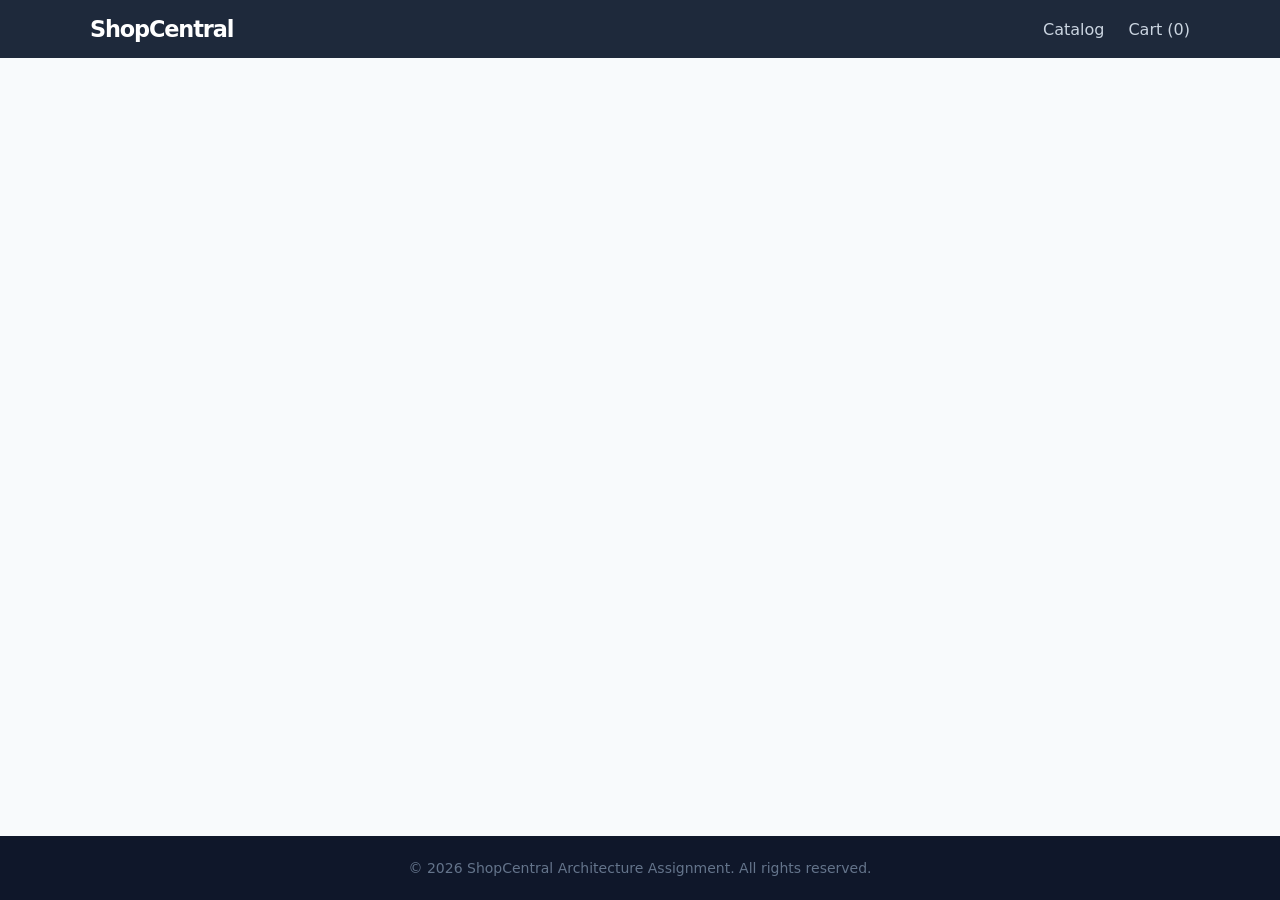
==== commit 065ad1df: "Update index.html" ====
--- a/index.html
+++ b/index.html
@@ -9,7 +9,7 @@
 <body>
     <header>
         <nav>
-            <div class="logo">ShopCentral</div>
+            <div class="logo">ShopCentral </div>
             <ul class="nav-links">
                 <li><a href="/" data-link>Catalog</a></li>
                 <li><a href="/cart" data-link>Cart (<span id="cart-count">0</span>)</a></li>
--- a/style.css
+++ b/style.css
@@ -123,6 +123,11 @@
     text-align: right;
 }
 
+.empty-msg {
+    color: #64748b;
+    margin-top: 1rem;
+}
+
 footer {
     background-color: #0f172a;
     color: #64748b;
@@ -130,301 +135,3 @@
     padding: 1.5rem;
     font-size: 0.875rem;
 }
-.nav-links {
-    list-style: none;
-    display: flex;
-    gap: 1.5rem;
-}
-
-.nav-links a {
-    color: #bbb;
-    text-decoration: none;
-    font-weight: 500;
-    transition: color 0.3s;
-}
-
-.nav-links a:hover, .nav-links a.active {
-    color: #fff;
-}
-
-/* Page Layout Wrapper */
-main {
-    flex: 1;
-    max-width: 1200px;
-    margin: 0 auto;
-    padding: 3rem 2rem;
-    width: 100%;
-}
-
-/* Hero Section (Home) */
-.hero-section {
-    display: flex;
-    flex-direction: column;
-    justify-content: center;
-    align-items: center;
-    text-align: center;
-    background: linear-gradient(135deg, #2c3e50, #34495e);
-    color: white;
-    border-radius: 8px;
-    margin-top: 2rem;
-    padding: 5rem 2rem;
-}
-
-.hero-section h1 {
-    font-size: 2.5rem;
-    margin-bottom: 1rem;
-}
-
-.hero-section p {
-    font-size: 1.2rem;
-    margin-bottom: 2rem;
-    opacity: 0.9;
-}
-
-/* Buttons */
-.btn {
-    display: inline-block;
-    background-color: #3498db;
-    color: white;
-    padding: 0.75rem 1.5rem;
-    text-decoration: none;
-    border-radius: 4px;
-    border: none;
-    cursor: pointer;
-    font-weight: 600;
-    transition: background 0.3s;
-}
-
-.btn:hover {
-    background-color: #2980b9;
-}
-
-/* Projects Layout */
-.projects-grid {
-    display: grid;
-    grid-template-columns: repeat(auto-fit, minmax(300px, 1fr));
-    gap: 2rem;
-    margin-top: 2rem;
-}
-
-.project-card {
-    background: white;
-    padding: 1.5rem;
-    border-radius: 6px;
-    box-shadow: 0 4px 6px rgba(0,0,0,0.05);
-}
-
-.project-card h3 {
-    margin-bottom: 0.5rem;
-    color: #2c3e50;
-}
-
-.tech-tag {
-    display: inline-block;
-    background: #e1f5fe;
-    color: #0288d1;
-    font-size: 0.8rem;
-    padding: 0.2rem 0.5rem;
-    border-radius: 4px;
-    margin-top: 1rem;
-    margin-right: 0.5rem;
-}
-
-/* Forms (Contact Page) */
-.contact-form {
-    background: white;
-    max-width: 600px;
-    margin: 2rem auto 0 auto;
-    padding: 2rem;
-    border-radius: 6px;
-    box-shadow: 0 4px 6px rgba(0,0,0,0.05);
-}
-
-.form-group {
-    margin-bottom: 1.25rem;
-}
-
-.form-group label {
-    display: block;
-    margin-bottom: 0.5rem;
-    font-weight: 500;
-}
-
-.form-group input, .form-group textarea {
-    width: 100%;
-    padding: 0.75rem;
-    border: 1px solid #ccc;
-    border-radius: 4px;
-}
-
-/* Footer */
-footer {
-    background-color: #1a252f;
-    color: #888;
-    text-align: center;
-    padding: 1.5rem;
-    font-size: 0.9rem;
-    margin-top: auto;
-}
-/* Page Layout Containers */
-.main-container {
-    max-width: 900px; /* Increased to give your projects grid breathing room */
-    margin: 50px auto;
-    padding: 0 20px;
-    text-align: center;
-}
-
-h1, h2 {
-    margin-bottom: 15px;
-    color: #ffffff;
-}
-
-p {
-    color: #aaaaaa;
-    margin-bottom: 25px;
-    line-height: 1.5;
-}
-
-.subtitle {
-    margin-bottom: 15px;
-}
-
-/* Functional Input Elements */
-.search-box, .contact-form {
-    display: flex;
-    flex-direction: column;
-    gap: 12px;
-    margin: 0 auto 20px auto;
-    max-width: 500px; /* Keeps forms neat and centered */
-}
-
-.search-box {
-    flex-direction: row;
-}
-
-input, textarea {
-    flex: 1;
-    padding: 12px;
-    background-color: #2a2a2a;
-    border: 1px solid #3a3a3a;
-    border-radius: 6px;
-    color: #ffffff;
-    font-size: 16px;
-    outline: none;
-}
-
-input:focus, textarea:focus {
-    border-color: #007bff;
-}
-
-button, .btn-primary {
-    display: inline-block;
-    padding: 12px 20px;
-    background-color: #007bff;
-    color: white;
-    text-decoration: none;
-    border: none;
-    border-radius: 6px;
-    cursor: pointer;
-    font-size: 16px;
-    font-weight: 600;
-    transition: background 0.2s;
-}
-
-button:hover, .btn-primary:hover {
-    background-color: #0056b3;
-}
-
-/* Component Output Cards (Weather Module) */
-.weather-card {
-    background: linear-gradient(135deg, #1e3c72 0%, #2a5298 100%);
-    padding: 20px;
-    border-radius: 8px;
-    color: white;
-    text-align: left;
-    margin: 15px auto 0 auto;
-    max-width: 500px;
-    box-shadow: 0 4px 15px rgba(0, 0, 0, 0.3);
-}
-
-#city-name {
-    margin-bottom: 15px;
-    border-bottom: 1px solid rgba(255, 255, 255, 0.2);
-    padding-bottom: 5px;
-}
-
-.metric-row {
-    display: flex;
-    justify-content: space-between;
-    margin: 10px 0;
-    font-size: 16px;
-}
-
-.error-card {
-    background-color: #2c1517;
-    color: #ea868f;
-    border: 1px solid #842029;
-    padding: 12px;
-    border-radius: 6px;
-    font-size: 14px;
-    max-width: 500px;
-    margin: 15px auto 0 auto;
-}
-
-/* Projects Card Grid (Dark Theme Adaptive Layout) */
-.projects-grid {
-    display: grid;
-    grid-template-columns: repeat(auto-fit, minmax(260px, 1fr));
-    gap: 20px;
-    margin-top: 30px;
-    text-align: left;
-}
-
-.project-card {
-    background-color: #1e1e1e;
-    padding: 25px;
-    border-radius: 8px;
-    border: 1px solid #2d2d2d;
-    transition: transform 0.2s, box-shadow 0.2s;
-}
-
-.project-card:hover {
-    transform: translateY(-5px);
-    box-shadow: 0 8px 20px rgba(0, 0, 0, 0.5);
-    border-color: #3a3a3a;
-}
-
-.project-icon {
-    font-size: 32px;
-    margin-bottom: 12px;
-}
-
-.project-card h3 {
-    margin-bottom: 8px;
-    color: #ffffff;
-}
-
-.project-card p {
-    font-size: 14px;
-    margin-bottom: 20px;
-}
-
-.project-link {
-    color: #007bff;
-    text-decoration: none;
-    font-weight: 600;
-}
-
-.project-link:hover {
-    text-decoration: underline;
-}
-
-.coming-soon {
-    color: #666666;
-    font-style: italic;
-}
-
-/* Visibility State Rules */
-.hidden {
-    display: none !important;
-}
